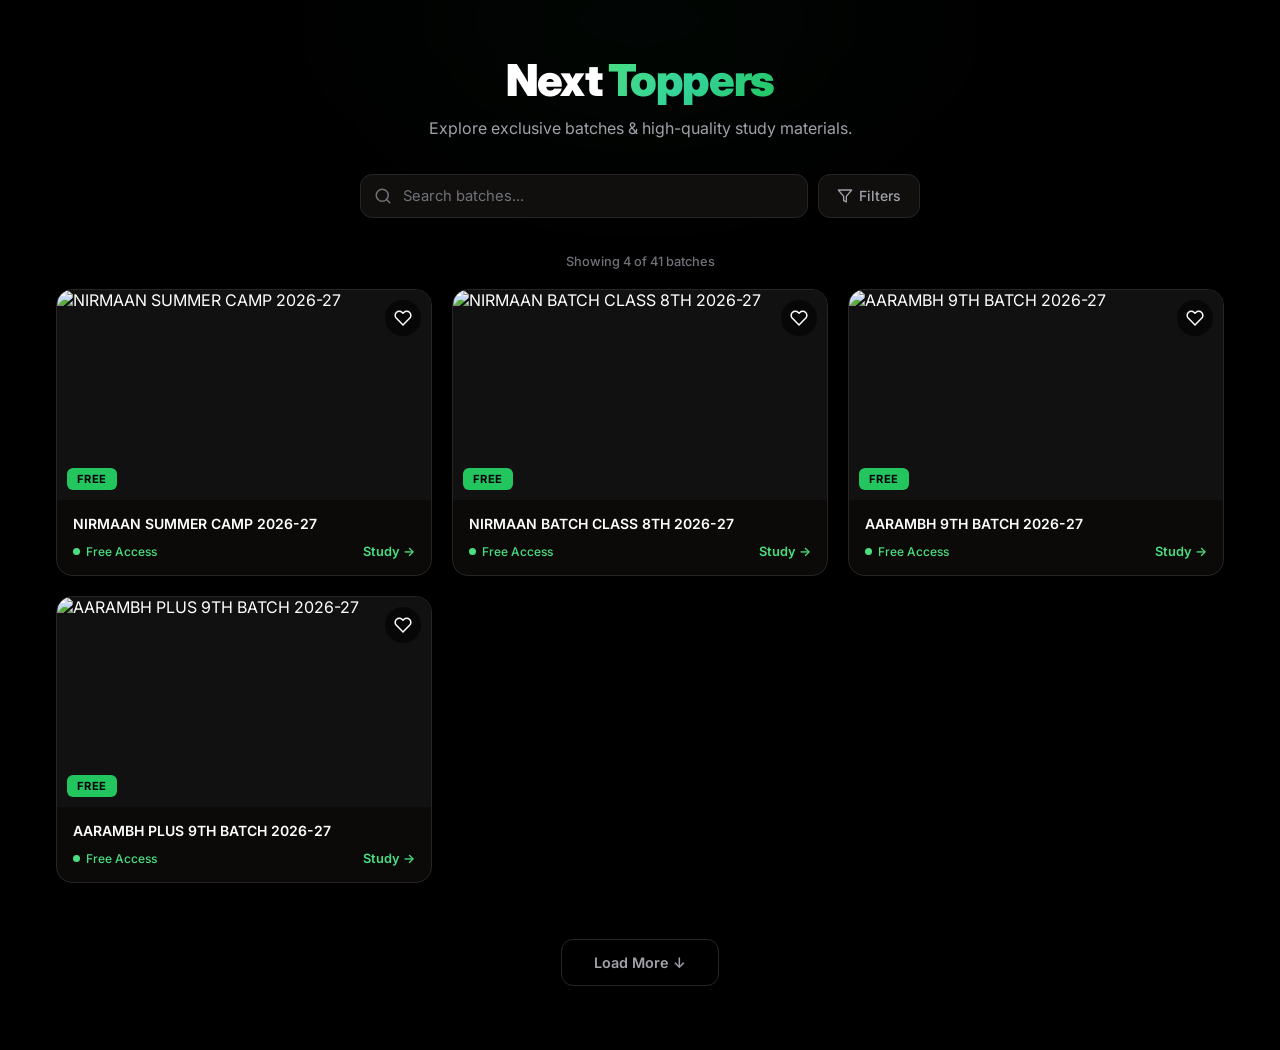
==== index.html @ bef76380 "Add files via upload" ====
<!DOCTYPE html>
<html lang="en">
<head>
  <meta charset="UTF-8">
  <meta name="viewport" content="width=device-width, initial-scale=1.0">
  <meta name="description" content="Explore free educational batches and high-quality study materials on Asmultiverse. Access classes for 9th, 10th, 11th, 12th and competitive exams.">
  <title>Asmultiverse | Next Toppers Free Batches</title>
  <link rel="icon" type="image/png" href="logo.png">
  <link rel="stylesheet" href="style.css">
  <link rel="preconnect" href="https://fonts.googleapis.com">
  <link rel="preconnect" href="https://fonts.gstatic.com" crossorigin>
  <link href="https://fonts.googleapis.com/css2?family=Inter:wght@400;500;600;700;800;900&family=JetBrains+Mono:wght@400;500;600;700&display=swap" rel="stylesheet">
  <style>
    *, *::before, *::after { box-sizing: border-box; margin: 0; padding: 0; }

    :root {
      --green-400: #4ade80;
      --green-500: #22c55e;
      --green-600: #16a34a;
      --emerald-400: #34d399;
      --stone-800: #292524;
      --stone-900: #1c1917;
      --bg-primary: #000000;
      --bg-card: rgba(28, 25, 23, 0.4);
      --border-card: #292524;
      --text-primary: #ffffff;
      --text-secondary: #a1a1aa;
      --text-muted: #71717a;
    }

    body {
      font-family: 'Inter', -apple-system, BlinkMacSystemFont, sans-serif;
      background: var(--bg-primary);
      color: var(--text-primary);
      min-height: 100vh;
      overflow-x: hidden;
      -webkit-font-smoothing: antialiased;
      -moz-osx-font-smoothing: grayscale;
    }

    /* ===== AMBIENT GLOW ===== */
    .ambient-glow {
      position: fixed;
      top: -180px;
      left: 50%;
      transform: translateX(-50%);
      width: 700px;
      height: 400px;
      background: radial-gradient(ellipse, rgba(34, 197, 94, 0.04) 0%, transparent 70%);
      pointer-events: none;
      z-index: 0;
      filter: blur(60px);
    }

    /* ===== MAIN CONTAINER ===== */
    .page-container {
      position: relative;
      z-index: 1;
      max-width: 1200px;
      margin: 0 auto;
      padding: 0 16px;
    }

    /* ===== HEADER ===== */
    .page-header {
      text-align: center;
      padding: 56px 0 32px;
    }

    .page-header h1 {
      font-size: 2.75rem;
      font-weight: 900;
      letter-spacing: -0.03em;
      line-height: 1.1;
      margin-bottom: 12px;
    }

    .text-green-gradient {
      background: linear-gradient(135deg, var(--green-400), var(--emerald-400), var(--green-500));
      -webkit-background-clip: text;
      -webkit-text-fill-color: transparent;
      background-clip: text;
      animation: glowPulse 3s ease-in-out infinite;
    }

    @keyframes glowPulse {
      0%, 100% { filter: drop-shadow(0 0 8px rgba(34, 197, 94, 0.3)); }
      50% { filter: drop-shadow(0 0 20px rgba(34, 197, 94, 0.6)); }
    }

    .page-header .subtitle {
      font-size: 1rem;
      color: var(--text-secondary);
      font-weight: 400;
      max-width: 440px;
      margin: 0 auto;
      line-height: 1.6;
    }

    /* ===== SEARCH BAR ===== */
    .search-bar-wrapper {
      display: flex;
      gap: 10px;
      max-width: 560px;
      margin: 0 auto 36px;
    }

    .search-input-group {
      position: relative;
      flex: 1;
    }

    .search-icon {
      position: absolute;
      left: 14px;
      top: 50%;
      transform: translateY(-50%);
      width: 18px;
      height: 18px;
      color: var(--text-muted);
      pointer-events: none;
    }

    .search-input {
      width: 100%;
      padding: 12px 16px 12px 42px;
      background: rgba(28, 25, 23, 0.6);
      border: 1px solid var(--border-card);
      border-radius: 12px;
      color: var(--text-primary);
      font-family: 'Inter', sans-serif;
      font-size: 0.925rem;
      outline: none;
      transition: border-color 0.2s ease, box-shadow 0.2s ease;
    }

    .search-input::placeholder {
      color: var(--text-muted);
    }

    .search-input:focus {
      border-color: var(--green-500);
      box-shadow: 0 0 0 3px rgba(34, 197, 94, 0.1);
    }

    .filter-btn {
      display: flex;
      align-items: center;
      justify-content: center;
      gap: 6px;
      padding: 12px 18px;
      background: rgba(28, 25, 23, 0.6);
      border: 1px solid var(--border-card);
      border-radius: 12px;
      color: var(--text-secondary);
      font-family: 'Inter', sans-serif;
      font-size: 0.875rem;
      font-weight: 500;
      cursor: pointer;
      transition: border-color 0.2s ease, color 0.2s ease;
      white-space: nowrap;
    }

    .filter-btn:hover {
      border-color: var(--green-500);
      color: var(--text-primary);
    }

    .filter-btn svg {
      width: 16px;
      height: 16px;
    }

    .filter-btn.active {
      border-color: var(--green-500);
      color: var(--green-400);
      background: rgba(34, 197, 94, 0.06);
    }

    /* ===== FILTER MODAL ===== */
    .filter-overlay {
      position: fixed;
      inset: 0;
      background: rgba(0, 0, 0, 0.6);
      z-index: 1000;
      opacity: 0;
      visibility: hidden;
      transition: opacity 0.3s ease, visibility 0.3s ease;
      backdrop-filter: blur(4px);
      -webkit-backdrop-filter: blur(4px);
    }

    .filter-overlay.open {
      opacity: 1;
      visibility: visible;
    }

    .filter-modal {
      position: fixed;
      bottom: 0;
      left: 0;
      right: 0;
      z-index: 1001;
      background: #0f1115;
      border-top: 1px solid var(--stone-800);
      border-radius: 20px 20px 0 0;
      padding: 28px 24px 36px;
      transform: translate3d(0, 100%, 0);
      transition: transform 0.35s cubic-bezier(0.32, 0.72, 0, 1);
      will-change: transform;
      max-width: 560px;
      margin: 0 auto;
      max-height: 80vh;
      overflow-y: auto;
    }

    .filter-overlay.open .filter-modal {
      transform: translate3d(0, 0, 0);
    }

    .filter-modal-header {
      display: flex;
      align-items: center;
      justify-content: space-between;
      margin-bottom: 24px;
    }

    .filter-modal-header h3 {
      font-size: 1.125rem;
      font-weight: 700;
      color: var(--text-primary);
    }

    .filter-close-btn {
      width: 32px;
      height: 32px;
      display: flex;
      align-items: center;
      justify-content: center;
      border: none;
      background: rgba(255, 255, 255, 0.06);
      border-radius: 8px;
      color: var(--text-secondary);
      cursor: pointer;
      transition: background 0.2s ease, color 0.2s ease;
    }

    .filter-close-btn:hover {
      background: rgba(255, 255, 255, 0.12);
      color: var(--text-primary);
    }

    .filter-close-btn svg {
      width: 18px;
      height: 18px;
    }

    .filter-section {
      margin-bottom: 24px;
    }

    .filter-section label {
      display: block;
      font-size: 0.8rem;
      font-weight: 600;
      color: var(--text-muted);
      text-transform: uppercase;
      letter-spacing: 0.06em;
      margin-bottom: 10px;
    }

    .pill-group {
      display: flex;
      flex-wrap: wrap;
      gap: 8px;
    }

    .pill-btn {
      padding: 8px 16px;
      border-radius: 9999px;
      border: 1px solid var(--stone-800);
      background: transparent;
      color: var(--text-secondary);
      font-family: 'Inter', sans-serif;
      font-size: 0.825rem;
      font-weight: 500;
      cursor: pointer;
      transition: all 0.2s ease;
      white-space: nowrap;
    }

    .pill-btn:hover {
      border-color: rgba(34, 197, 94, 0.4);
      color: var(--text-primary);
    }

    .pill-btn.active {
      background: var(--green-500);
      border-color: var(--green-500);
      color: #000;
      font-weight: 600;
    }

    .filter-submit-btn {
      width: 100%;
      padding: 14px 24px;
      background: var(--green-500);
      border: none;
      border-radius: 12px;
      color: #000;
      font-family: 'Inter', sans-serif;
      font-size: 0.95rem;
      font-weight: 700;
      cursor: pointer;
      transition: background 0.2s ease, transform 0.15s ease;
      margin-top: 4px;
    }

    .filter-submit-btn:hover {
      background: var(--green-400);
    }

    .filter-submit-btn:active {
      transform: scale(0.98);
    }

    /* ===== BATCH GRID ===== */
    .batch-grid {
      display: grid;
      grid-template-columns: 1fr;
      gap: 20px;
      padding-bottom: 24px;
    }

    @media (min-width: 540px) {
      .batch-grid { grid-template-columns: repeat(2, 1fr); }
    }

    @media (min-width: 960px) {
      .batch-grid { grid-template-columns: repeat(3, 1fr); }
    }

    /* ===== BATCH CARD ===== */
    .batch-card {
      background: var(--bg-card);
      border: 1px solid var(--border-card);
      border-radius: 16px;
      overflow: hidden;
      transition: border-color 0.25s ease, transform 0.25s ease, box-shadow 0.25s ease;
      will-change: transform;
      cursor: pointer;
      opacity: 0;
      transform: translate3d(0, 30px, 0);
    }

    .batch-card.visible {
      opacity: 1;
      transform: translate3d(0, 0, 0);
      transition: opacity 0.5s ease, transform 0.5s ease, border-color 0.25s ease, box-shadow 0.25s ease;
    }

    .batch-card:hover {
      border-color: rgba(34, 197, 94, 0.4);
      transform: translate3d(0, -4px, 0);
      box-shadow: 0 12px 40px rgba(34, 197, 94, 0.06);
    }

    .card-thumb-wrapper {
      position: relative;
      width: 100%;
      padding-top: 56.25%; /* 16:9 */
      overflow: hidden;
      background: #111;
    }

    .card-thumb-wrapper img {
      position: absolute;
      inset: 0;
      width: 100%;
      height: 100%;
      object-fit: cover;
      transition: transform 0.4s ease;
    }

    .batch-card:hover .card-thumb-wrapper img {
      transform: scale(1.05);
    }

    /* Play overlay */
    .play-overlay {
      position: absolute;
      inset: 0;
      display: flex;
      align-items: center;
      justify-content: center;
      background: rgba(0, 0, 0, 0.35);
      opacity: 0;
      transition: opacity 0.3s ease;
      pointer-events: none;
    }

    .batch-card:hover .play-overlay {
      opacity: 1;
    }

    .play-circle {
      width: 52px;
      height: 52px;
      background: rgba(34, 197, 94, 0.9);
      border-radius: 50%;
      display: flex;
      align-items: center;
      justify-content: center;
      box-shadow: 0 4px 20px rgba(34, 197, 94, 0.4);
    }

    .play-circle svg {
      width: 22px;
      height: 22px;
      fill: #000;
      margin-left: 2px;
    }

    /* Bookmark / Heart button */
    .bookmark-btn {
      position: absolute;
      top: 10px;
      right: 10px;
      width: 36px;
      height: 36px;
      border-radius: 50%;
      background: rgba(0, 0, 0, 0.55);
      backdrop-filter: blur(8px);
      -webkit-backdrop-filter: blur(8px);
      border: none;
      display: flex;
      align-items: center;
      justify-content: center;
      cursor: pointer;
      z-index: 5;
      transition: background 0.2s ease, transform 0.2s ease;
    }

    .bookmark-btn:hover {
      background: rgba(0, 0, 0, 0.75);
      transform: scale(1.1);
    }

    .bookmark-btn svg {
      width: 18px;
      height: 18px;
      stroke: #fff;
      fill: none;
      stroke-width: 2;
      transition: fill 0.2s ease, stroke 0.2s ease;
    }

    .bookmark-btn.enrolled svg {
      fill: var(--green-400);
      stroke: var(--green-400);
    }

    /* FREE badge */
    .free-badge {
      position: absolute;
      bottom: 10px;
      left: 10px;
      padding: 4px 10px;
      background: var(--green-500);
      color: #000;
      font-size: 0.7rem;
      font-weight: 700;
      border-radius: 6px;
      letter-spacing: 0.04em;
      text-transform: uppercase;
      z-index: 5;
    }

    /* Card body */
    .card-body {
      padding: 14px 16px 16px;
    }

    .card-title {
      font-size: 0.875rem;
      font-weight: 600;
      color: var(--text-primary);
      line-height: 1.4;
      margin-bottom: 10px;
      display: -webkit-box;
      -webkit-line-clamp: 2;
      -webkit-box-orient: vertical;
      overflow: hidden;
    }

    .card-footer {
      display: flex;
      align-items: center;
      justify-content: space-between;
    }

    .free-access-tag {
      display: flex;
      align-items: center;
      gap: 6px;
      font-size: 0.75rem;
      color: var(--green-400);
      font-weight: 500;
    }

    .pulse-dot {
      width: 7px;
      height: 7px;
      background: var(--green-400);
      border-radius: 50%;
      animation: pulseDot 2s ease-in-out infinite;
      flex-shrink: 0;
    }

    @keyframes pulseDot {
      0%, 100% { opacity: 1; box-shadow: 0 0 0 0 rgba(74, 222, 128, 0.4); }
      50% { opacity: 0.7; box-shadow: 0 0 0 5px rgba(74, 222, 128, 0); }
    }

    .study-link {
      font-size: 0.8rem;
      font-weight: 600;
      color: var(--green-400);
      text-decoration: none;
      transition: color 0.2s ease;
    }

    .study-link:hover {
      color: var(--green-500);
      text-decoration: underline;
    }

    /* ===== LOAD MORE ===== */
    .load-more-wrapper {
      text-align: center;
      padding: 32px 0 64px;
    }

    .load-more-btn {
      display: inline-flex;
      align-items: center;
      gap: 8px;
      padding: 14px 32px;
      background: transparent;
      border: 1px solid var(--stone-800);
      border-radius: 12px;
      color: var(--text-secondary);
      font-family: 'Inter', sans-serif;
      font-size: 0.9rem;
      font-weight: 600;
      cursor: pointer;
      transition: border-color 0.2s ease, color 0.2s ease, background 0.2s ease;
    }

    .load-more-btn:hover {
      border-color: var(--green-500);
      color: var(--green-400);
      background: rgba(34, 197, 94, 0.04);
    }

    .load-more-btn:disabled {
      opacity: 0.4;
      cursor: not-allowed;
    }

    /* ===== EMPTY STATE ===== */
    .empty-state {
      text-align: center;
      padding: 64px 16px;
      display: none;
    }

    .empty-state.show {
      display: block;
    }

    .empty-state svg {
      width: 56px;
      height: 56px;
      color: var(--text-muted);
      margin-bottom: 16px;
    }

    .empty-state h3 {
      font-size: 1.125rem;
      font-weight: 600;
      color: var(--text-secondary);
      margin-bottom: 6px;
    }

    .empty-state p {
      font-size: 0.875rem;
      color: var(--text-muted);
    }

    /* ===== RESULT COUNT ===== */
    .result-count {
      text-align: center;
      font-size: 0.8rem;
      color: var(--text-muted);
      margin-bottom: 20px;
      font-weight: 500;
    }

    /* ===== RESPONSIVE ===== */
    @media (max-width: 640px) {
      .page-header { padding: 40px 0 24px; }
      .page-header h1 { font-size: 2rem; }
      .page-header .subtitle { font-size: 0.9rem; }
      .search-bar-wrapper { max-width: 100%; }
      .filter-modal { max-width: 100%; }
    }

    @media (min-width: 641px) and (max-width: 959px) {
      .page-header h1 { font-size: 2.4rem; }
    }

    /* ===== SCROLLBAR ===== */
    ::-webkit-scrollbar { width: 6px; }
    ::-webkit-scrollbar-track { background: transparent; }
    ::-webkit-scrollbar-thumb { background: #333; border-radius: 3px; }
    ::-webkit-scrollbar-thumb:hover { background: #444; }
  </style>
</head>
<body>

  <!-- Ambient green glow -->
  <div class="ambient-glow"></div>

  <div class="page-container">

    <!-- ===== HEADER ===== -->
    <header class="page-header">
      <h1>Next <span class="text-green-gradient">Toppers</span></h1>
      <p class="subtitle">Explore exclusive batches &amp; high-quality study materials.</p>
    </header>

    <!-- ===== SEARCH BAR ===== -->
    <div class="search-bar-wrapper">
      <div class="search-input-group">
        <svg class="search-icon" viewBox="0 0 24 24" fill="none" stroke="currentColor" stroke-width="2" stroke-linecap="round" stroke-linejoin="round">
          <circle cx="11" cy="11" r="8"></circle>
          <line x1="21" y1="21" x2="16.65" y2="16.65"></line>
        </svg>
        <input type="text" class="search-input" id="searchInput" placeholder="Search batches..." autocomplete="off">
      </div>
      <button class="filter-btn" id="filterToggleBtn" aria-label="Open filters">
        <svg viewBox="0 0 24 24" fill="none" stroke="currentColor" stroke-width="2" stroke-linecap="round" stroke-linejoin="round">
          <polygon points="22 3 2 3 10 12.46 10 19 14 21 14 12.46 22 3"></polygon>
        </svg>
        Filters
      </button>
    </div>

    <!-- ===== RESULT COUNT ===== -->
    <div class="result-count" id="resultCount"></div>

    <!-- ===== BATCH GRID ===== -->
    <div class="batch-grid" id="batchGrid"></div>

    <!-- ===== EMPTY STATE ===== -->
    <div class="empty-state" id="emptyState">
      <svg viewBox="0 0 24 24" fill="none" stroke="currentColor" stroke-width="1.5" stroke-linecap="round" stroke-linejoin="round">
        <circle cx="11" cy="11" r="8"></circle>
        <line x1="21" y1="21" x2="16.65" y2="16.65"></line>
        <line x1="8" y1="11" x2="14" y2="11"></line>
      </svg>
      <h3>No batches found</h3>
      <p>Try adjusting your search or filters.</p>
    </div>

    <!-- ===== LOAD MORE ===== -->
    <div class="load-more-wrapper" id="loadMoreWrapper">
      <button class="load-more-btn" id="loadMoreBtn">Load More ↓</button>
    </div>

  </div><!-- /.page-container -->

  <!-- ===== FILTER MODAL ===== -->
  <div class="filter-overlay" id="filterOverlay">
    <div class="filter-modal" id="filterModal">
      <div class="filter-modal-header">
        <h3>Filter Batches</h3>
        <button class="filter-close-btn" id="filterCloseBtn" aria-label="Close filters">
          <svg viewBox="0 0 24 24" fill="none" stroke="currentColor" stroke-width="2" stroke-linecap="round" stroke-linejoin="round">
            <line x1="18" y1="6" x2="6" y2="18"></line>
            <line x1="6" y1="6" x2="18" y2="18"></line>
          </svg>
        </button>
      </div>

      <!-- Academic Year -->
      <div class="filter-section">
        <label>Academic Year</label>
        <div class="pill-group" id="yearPills">
          <button class="pill-btn active" data-value="all">All</button>
          <button class="pill-btn" data-value="2025-26">2025-26</button>
          <button class="pill-btn" data-value="2026-27">2026-27</button>
        </div>
      </div>

      <!-- Class -->
      <div class="filter-section">
        <label>Class</label>
        <div class="pill-group" id="classPills">
          <button class="pill-btn active" data-value="all">All</button>
          <button class="pill-btn" data-value="9th">9th</button>
          <button class="pill-btn" data-value="10th">10th</button>
          <button class="pill-btn" data-value="11th">11th</button>
          <button class="pill-btn" data-value="12th">12th</button>
          <button class="pill-btn" data-value="others">Others</button>
        </div>
      </div>

      <button class="filter-submit-btn" id="filterSubmitBtn">Show Results</button>
    </div>
  </div>

  <script>
    // ===================================================================
    //  BATCH DATA
    // ===================================================================
    const batches2026 = [
      {id:183,title:'NIRMAAN SUMMER CAMP 2026-27',thumbnail:'https://dylnd2lqy6eys.cloudfront.net/1770981347/admin_v2/uploads/courses/thumbnail/1583344_125_Nirmaan%20Summer%20Camp%20App%20Banners09%20%281%29.jpg'},
      {id:177,title:'NIRMAAN BATCH CLASS 8TH 2026-27',thumbnail:'https://dylnd2lqy6eys.cloudfront.net/1770981347/admin_v2/uploads/courses/thumbnail/6956338_125_Nirbhay%20Batch%20Class%208th%20App%20Banners09.jpg'},
      {id:178,title:'AARAMBH 9TH BATCH 2026-27',thumbnail:'https://dylnd2lqy6eys.cloudfront.net/1770981347/admin_v2/uploads/courses/thumbnail/6571450_125_aarambh%202027%20class%209th%20banner%20app.png'},
      {id:179,title:'AARAMBH PLUS 9TH BATCH 2026-27',thumbnail:'https://dylnd2lqy6eys.cloudfront.net/1770981347/admin_v2/uploads/courses/thumbnail/2788484_125_aarambh%20plus%202027%20class%209th%20banner%20app.png'},
      {id:176,title:'AARAMBH 10TH BATCH 2026-27',thumbnail:'https://dylnd2lqy6eys.cloudfront.net/1770981347/admin_v2/uploads/courses/thumbnail/4628574_125_aarambh%20banner%20app%202026%202.jpg'},
      {id:107,title:'SCIENCE (PCMB) 11TH - PRARAMBH 2026-27',thumbnail:'https://dxixtlyravvxx.cloudfront.net/1770981347/admin_v2/uploads/courses/thumbnail/2159678_125_Science%20Prarambh%20Batch%20Class%2011th%20App%20Banners.jpg'},
      {id:108,title:'COMMERCE 11TH - PRARAMBH 2026-27',thumbnail:'https://dxixtlyravvxx.cloudfront.net/1770981347/admin_v2/uploads/courses/thumbnail/1338423_125_Commerce%20Prarambh%20Batch%20Class%2011th%20App%20Banners.jpg'},
      {id:109,title:'HUMANITIES 11TH - PRARAMBH 2026-27',thumbnail:'https://dxixtlyravvxx.cloudfront.net/1770981347/admin_v2/uploads/courses/thumbnail/2936192_125_Humanities%20Prarambh%20Batch%20Class%2011th%20App%20Banners.jpg'},
      {id:112,title:'SCIENCE (PCMB) 11TH - PRARAMBH PLUS 2026-27',thumbnail:'https://dxixtlyravvxx.cloudfront.net/1770981347/admin_v2/uploads/courses/thumbnail/1046248_125_Science%20Plus%20Prarambh%20Batch%20Class%2011th%20App%20Banners.jpg'},
      {id:110,title:'COMMERCE 11TH - PRARAMBH PLUS 2026-27',thumbnail:'https://dxixtlyravvxx.cloudfront.net/1770981347/admin_v2/uploads/courses/thumbnail/486342_125_Commerce%20Plus%20Prarambh%20Batch%20Class%2011th%20App%20Banners.jpg'},
      {id:111,title:'HUMANITIES 11TH - PRARAMBH PLUS 2026-27',thumbnail:'https://dxixtlyravvxx.cloudfront.net/1770981347/admin_v2/uploads/courses/thumbnail/3557768_125_Humanities%20Plus%20Prarambh%20Batch%20Class%2011th%20App%20Banners.jpg'},
      {id:103,title:'SCIENCE (PCMB) 12TH - PRARAMBH 2026-27',thumbnail:'https://dylnd2lqy6eys.cloudfront.net/1770981347/admin_v2/uploads/courses/thumbnail/5881826_125_Science%20Prarambh%20Batch%20Class%2012th%20App%20Banners%20%281%29.jpg'},
      {id:101,title:'COMMERCE 12TH - PRARAMBH 2026-27',thumbnail:'https://dylnd2lqy6eys.cloudfront.net/1770981347/admin_v2/uploads/courses/thumbnail/4018906_125_Commerce%20Prarambh%20Batch%20Class%2012th%20App%20Banners.jpg'},
      {id:105,title:'HUMANITIES 12TH - PRARAMBH 2026-27',thumbnail:'https://dxixtlyravvxx.cloudfront.net/540/admin_v1/bundle_management/course/72304442459_HUMANITIES%20Prarambh%20Batch%20Class%2012th%20Early%20Bird%20Session%202026-27%20Banners09.jpg'},
      {id:104,title:'SCIENCE (PCMB) 12TH - PRARAMBH PRO 2026-27',thumbnail:'https://dylnd2lqy6eys.cloudfront.net/1770981347/admin_v2/uploads/courses/thumbnail/1890800_125_Science%20Prarambh%20Batch%20Class%2012th%20PRO%20App%20Banners.jpg'},
      {id:102,title:'COMMERCE 12TH - PRARAMBH PRO 2026-27',thumbnail:'https://dylnd2lqy6eys.cloudfront.net/1770981347/admin_v2/uploads/courses/thumbnail/7402116_125_Commerce%20Prarambh%20Batch%20Class%2012th%20PRO%20App%20Banners.jpg'},
      {id:106,title:'HUMANITIES 12TH - PRARAMBH PRO 2026-27',thumbnail:'https://dylnd2lqy6eys.cloudfront.net/1770981347/admin_v2/uploads/courses/thumbnail/3207649_125_IMG_5291.jpeg'},
      {id:122,title:'CUET (SCIENCE) 2026-27',thumbnail:'https://dylnd2lqy6eys.cloudfront.net/1770981347/admin_v2/uploads/courses/thumbnail/346473_125_Science%20CUET%20Batch%20Class%2012th%20PRO%20App%20Banners.jpg'},
      {id:123,title:'CUET (HUMANITIES) 2026-27',thumbnail:'https://dylnd2lqy6eys.cloudfront.net/1770981347/admin_v2/uploads/courses/thumbnail/6877813_125_Humanities%20CUET%20Batch%20Class%2012th%20PRO%20App%20Banners.jpg'},
      {id:124,title:'CUET (COMMERCE) 2026-27',thumbnail:'https://dylnd2lqy6eys.cloudfront.net/1770981347/admin_v2/uploads/courses/thumbnail/721208_125_Commerce%20CUET%20Batch%20Class%2012th%20PRO%20App%20Banners.jpg'}
    ];

    const batches2025 = [
      {id:62,title:'AARAMBH 2.O 10TH BATCH 2025-26',thumbnail:'https://dxixtlyravvxx.cloudfront.net/540/admin_v1/bundle_management/course/285939929246_10th%20aarambh%202.0%20banner%20app.jpg'},
      {id:64,title:'AARAMBH 2.O 9TH BATCH 2025-26',thumbnail:'https://dxixtlyravvxx.cloudfront.net/540/admin_v1/bundle_management/course/152792333113_9th%20aarambh%202.0%20banner%20app.jpg'},
      {id:78,title:'ABHAY 10TH BATCH 2025-26',thumbnail:'https://dxixtlyravvxx.cloudfront.net/540/admin_v1/bundle_management/course/626308539904_abhay%2010th%20banner%20app%202026.png'},
      {id:81,title:'ABHAY 9TH BATCH 2025-26',thumbnail:'https://dxixtlyravvxx.cloudfront.net/540/admin_v1/bundle_management/course/151836440589_abhay%209th%20banner%20app%202026.png'},
      {id:83,title:'UP BOARD ABHAY 10TH 2025-26',thumbnail:'https://dxixtlyravvxx.cloudfront.net/540/admin_v1/bundle_management/course/641788840605_Abhay%20UP%20Board%20%281%29.png'},
      {id:84,title:'BIHAR BOARD ABHAY 10TH 2025-26',thumbnail:'https://dxixtlyravvxx.cloudfront.net/540/admin_v1/bundle_management/course/777873140606_Abhay%20Bihar%20Board%20%281%29.png'},
      {id:85,title:'SCIENCE 11TH (PCMB) - NIRBHAY 2025-26',thumbnail:'https://dxixtlyravvxx.cloudfront.net/540/admin_v1/bundle_management/course/443372940688_Nirbhay%20Class%2011th%20Science.jpg'},
      {id:86,title:'SCIENCE 12TH (PCMB) - NIRBHAY 2025-26',thumbnail:'https://dxixtlyravvxx.cloudfront.net/540/admin_v1/bundle_management/course/194079640690_Nirbhay%20Class%2012th%20Science.jpg'},
      {id:87,title:'HUMANITIES 11TH - NIRBHAY 2025-26',thumbnail:'https://dxixtlyravvxx.cloudfront.net/540/admin_v1/bundle_management/course/552700840691_Nirbhay%20Class%2011th%20Humanities.jpg'},
      {id:88,title:'HUMANITIES 12TH - NIRBHAY 2025-26',thumbnail:'https://dxixtlyravvxx.cloudfront.net/540/admin_v1/bundle_management/course/547817640692_Nirbhay%20Class%2012th%20Humanities.jpg'},
      {id:89,title:'COMMERCE 11TH - NIRBHAY 2025-26',thumbnail:'https://dxixtlyravvxx.cloudfront.net/540/admin_v1/bundle_management/course/782676440693_Nirbhay%20Class%2011th%20Commerce.jpg'},
      {id:90,title:'COMMERCE 12TH - NIRBHAY 2025-26',thumbnail:'https://dxixtlyravvxx.cloudfront.net/540/admin_v1/bundle_management/course/637993340694_Nirbhay%20Class%2012th%20Commerce.jpg'},
      {id:91,title:'COMMERCE NIRBHAY PRO 2025-26',thumbnail:'https://dxixtlyravvxx.cloudfront.net/540/admin_v1/bundle_management/course/770214940695_WhatsApp%20Image%202025-11-23%20at%2018.46.10.jpeg'},
      {id:92,title:'SCIENCE NIRBHAY PRO 2025-26',thumbnail:'https://dxixtlyravvxx.cloudfront.net/540/admin_v1/bundle_management/course/466570440696_Nirbhay%20Science%20CUET09.jpg'},
      {id:93,title:'HUMANITIES NIRBHAY PRO 2025-26',thumbnail:'https://dxixtlyravvxx.cloudfront.net/540/admin_v1/bundle_management/course/110723540697_Prarambh%20BATCh%20Humanites09.jpg'},
      {id:53,title:'PRARAMBH HUMANITIES 11TH 2025-26',thumbnail:'https://dxixtlyravvxx.cloudfront.net/540/admin_v1/bundle_management/course/216113028517_Prarambh%20BATCh%20Humanities%2011.png'},
      {id:55,title:'PRARAMBH SCIENCE 11TH (PCMB) 2025-26',thumbnail:'https://dxixtlyravvxx.cloudfront.net/540/admin_v1/bundle_management/course/183130728609_Prarambh%20BATCh%20Science%20Class%2011.png'},
      {id:56,title:'PRARAMBH COMMERCE 11TH 2025-26',thumbnail:'https://dxixtlyravvxx.cloudfront.net/540/admin_v1/bundle_management/course/737975028610_Prarambh%20BATCh%20Commerce%2011.png'},
      {id:58,title:'PRARAMBH SCIENCE 12TH (PCMB) 2025-26',thumbnail:'https://dxixtlyravvxx.cloudfront.net/540/admin_v1/bundle_management/course/337551428612_Prarambh%20BATCh%20Science%2012.jpg'},
      {id:57,title:'PRARAMBH COMMERCE 12TH 2025-26',thumbnail:'https://dxixtlyravvxx.cloudfront.net/540/admin_v1/bundle_management/course/677190628611_Prarambh%20BATCh%20Commerce%2012.jpg'},
      {id:59,title:'PRARAMBH HUMANITIES 12TH 2025-26',thumbnail:'https://dxixtlyravvxx.cloudfront.net/540/admin_v1/bundle_management/course/205624828613_Prarambh%20BATCh%20Humanities%2012.jpg'}
    ];

    // ===================================================================
    //  STATE
    // ===================================================================
    const CARDS_PER_PAGE = 4;
    let currentPage = 1;
    let filteredBatches = [];
    let activeYear = 'all';
    let activeClass = 'all';

    // ===================================================================
    //  ENROLLMENT / BOOKMARK HELPERS
    // ===================================================================
    function getEnrollments() {
      try {
        const raw = localStorage.getItem('asm_enrollments_nt');
        return raw ? JSON.parse(raw) : [];
      } catch { return []; }
    }

    function setEnrollments(arr) {
      localStorage.setItem('asm_enrollments_nt', JSON.stringify(arr));
    }

    function isEnrolled(id) {
      return getEnrollments().includes(id);
    }

    function toggleEnrollment(id) {
      let enrollments = getEnrollments();
      if (enrollments.includes(id)) {
        enrollments = enrollments.filter(e => e !== id);
      } else {
        enrollments.push(id);
      }
      setEnrollments(enrollments);
      return enrollments.includes(id);
    }

    // ===================================================================
    //  CLASS DETECTION (from title)
    // ===================================================================
    function detectClass(title) {
      const t = title.toUpperCase();
      if (/\b9TH\b/.test(t) || /\b9\b/.test(t)) return '9th';
      if (/\b10TH\b/.test(t) || /\b10\b/.test(t)) return '10th';
      if (/\b11TH\b/.test(t) || /\b11\b/.test(t)) return '11th';
      if (/\b12TH\b/.test(t) || /\b12\b/.test(t)) return '12th';
      return 'others';
    }

    // ===================================================================
    //  FILTER + SEARCH LOGIC
    // ===================================================================
    function getAllBatches() {
      return [
        ...batches2026.map(b => ({ ...b, year: '2026-27' })),
        ...batches2025.map(b => ({ ...b, year: '2025-26' }))
      ];
    }

    function applyFilters() {
      const searchQuery = document.getElementById('searchInput').value.trim().toLowerCase();
      let all = getAllBatches();

      // Year filter
      if (activeYear !== 'all') {
        all = all.filter(b => b.year === activeYear);
      }

      // Class filter
      if (activeClass !== 'all') {
        all = all.filter(b => detectClass(b.title) === activeClass);
      }

      // Search filter
      if (searchQuery) {
        all = all.filter(b => b.title.toLowerCase().includes(searchQuery));
      }

      // Sort enrolled/bookmarked to top
      const enrollments = getEnrollments();
      all.sort((a, b) => {
        const aEnrolled = enrollments.includes(a.id) ? 1 : 0;
        const bEnrolled = enrollments.includes(b.id) ? 1 : 0;
        return bEnrolled - aEnrolled;
      });

      filteredBatches = all;
      currentPage = 1;
      renderBatches();
    }

    // ===================================================================
    //  RENDER
    // ===================================================================
    function renderBatches() {
      const grid = document.getElementById('batchGrid');
      const loadMoreWrapper = document.getElementById('loadMoreWrapper');
      const emptyState = document.getElementById('emptyState');
      const resultCount = document.getElementById('resultCount');

      grid.innerHTML = '';

      if (filteredBatches.length === 0) {
        emptyState.classList.add('show');
        loadMoreWrapper.style.display = 'none';
        resultCount.textContent = '';
        return;
      }

      emptyState.classList.remove('show');

      const visibleCount = currentPage * CARDS_PER_PAGE;
      const visibleBatches = filteredBatches.slice(0, visibleCount);
      const totalAll = getAllBatches().length;

      resultCount.textContent = filteredBatches.length === totalAll
        ? `Showing ${Math.min(visibleCount, filteredBatches.length)} of ${filteredBatches.length} batches`
        : `${filteredBatches.length} batch${filteredBatches.length !== 1 ? 'es' : ''} found`;

      visibleBatches.forEach((batch, index) => {
        const card = createBatchCard(batch, index);
        grid.appendChild(card);
      });

      // Show/hide load more
      if (visibleCount >= filteredBatches.length) {
        loadMoreWrapper.style.display = 'none';
      } else {
        loadMoreWrapper.style.display = 'block';
      }

      // Staggered fade-in animation
      requestAnimationFrame(() => {
        const cards = grid.querySelectorAll('.batch-card');
        cards.forEach((card, i) => {
          setTimeout(() => {
            card.classList.add('visible');
          }, i * 50);
        });
      });
    }

    function createBatchCard(batch, index) {
      const card = document.createElement('div');
      card.className = 'batch-card';
      card.setAttribute('data-id', batch.id);

      const enrolled = isEnrolled(batch.id);

      card.innerHTML = `
        <div class="card-thumb-wrapper">
          <img src="${batch.thumbnail}" alt="${batch.title}" loading="lazy" decoding="async">
          <div class="play-overlay">
            <div class="play-circle">
              <svg viewBox="0 0 24 24"><polygon points="5 3 19 12 5 21 5 3"></polygon></svg>
            </div>
          </div>
          <button class="bookmark-btn ${enrolled ? 'enrolled' : ''}" data-batch-id="${batch.id}" aria-label="Bookmark this batch" onclick="event.stopPropagation(); handleBookmark(this, ${batch.id})">
            <svg viewBox="0 0 24 24" stroke-linecap="round" stroke-linejoin="round">
              <path d="M20.84 4.61a5.5 5.5 0 0 0-7.78 0L12 5.67l-1.06-1.06a5.5 5.5 0 0 0-7.78 7.78l1.06 1.06L12 21.23l7.78-7.78 1.06-1.06a5.5 5.5 0 0 0 0-7.78z"></path>
            </svg>
          </button>
          <span class="free-badge">FREE</span>
        </div>
        <div class="card-body">
          <h3 class="card-title">${batch.title}</h3>
          <div class="card-footer">
            <div class="free-access-tag">
              <span class="pulse-dot"></span>
              Free Access
            </div>
            <a href="batch.html?id=${batch.id}" class="study-link" onclick="event.stopPropagation()">Study →</a>
          </div>
        </div>
      `;

      card.addEventListener('click', () => {
        window.location.href = `batch.html?id=${batch.id}`;
      });

      return card;
    }

    // ===================================================================
    //  BOOKMARK HANDLER
    // ===================================================================
    function handleBookmark(btn, batchId) {
      const nowEnrolled = toggleEnrollment(batchId);
      if (nowEnrolled) {
        btn.classList.add('enrolled');
      } else {
        btn.classList.remove('enrolled');
      }
    }

    // ===================================================================
    //  LOAD MORE
    // ===================================================================
    document.getElementById('loadMoreBtn').addEventListener('click', () => {
      currentPage++;
      renderBatches();
    });

    // ===================================================================
    //  SEARCH INPUT
    // ===================================================================
    let searchTimeout;
    document.getElementById('searchInput').addEventListener('input', () => {
      clearTimeout(searchTimeout);
      searchTimeout = setTimeout(() => {
        applyFilters();
      }, 200);
    });

    // ===================================================================
    //  FILTER MODAL
    // ===================================================================
    const filterOverlay = document.getElementById('filterOverlay');
    const filterToggleBtn = document.getElementById('filterToggleBtn');
    const filterCloseBtn = document.getElementById('filterCloseBtn');
    const filterSubmitBtn = document.getElementById('filterSubmitBtn');

    function openFilterModal() {
      filterOverlay.classList.add('open');
      document.body.style.overflow = 'hidden';
    }

    function closeFilterModal() {
      filterOverlay.classList.remove('open');
      document.body.style.overflow = '';
    }

    filterToggleBtn.addEventListener('click', openFilterModal);
    filterCloseBtn.addEventListener('click', closeFilterModal);

    // Close on overlay click (but not on modal itself)
    filterOverlay.addEventListener('click', (e) => {
      if (e.target === filterOverlay) closeFilterModal();
    });

    // Close on Escape
    document.addEventListener('keydown', (e) => {
      if (e.key === 'Escape' && filterOverlay.classList.contains('open')) {
        closeFilterModal();
      }
    });

    // Year pill buttons
    document.getElementById('yearPills').addEventListener('click', (e) => {
      const btn = e.target.closest('.pill-btn');
      if (!btn) return;
      document.querySelectorAll('#yearPills .pill-btn').forEach(p => p.classList.remove('active'));
      btn.classList.add('active');
      activeYear = btn.dataset.value;
    });

    // Class pill buttons
    document.getElementById('classPills').addEventListener('click', (e) => {
      const btn = e.target.closest('.pill-btn');
      if (!btn) return;
      document.querySelectorAll('#classPills .pill-btn').forEach(p => p.classList.remove('active'));
      btn.classList.add('active');
      activeClass = btn.dataset.value;
    });

    // Show Results button
    filterSubmitBtn.addEventListener('click', () => {
      closeFilterModal();
      applyFilters();

      // Toggle active state on filter button
      const hasFilter = activeYear !== 'all' || activeClass !== 'all';
      filterToggleBtn.classList.toggle('active', hasFilter);
    });

    // ===================================================================
    //  INIT
    // ===================================================================
    applyFilters();
  </script>
</body>
</html>
---- style.css ----
/* ========================================
   ASMULTIVERSE — Shared Design System
   ======================================== */

@import url('https://fonts.googleapis.com/css2?family=Inter:wght@400;500;600;700;800;900&family=JetBrains+Mono:wght@500;700&family=Outfit:wght@400;500;600;700;800&display=swap');

/* ---- Reset & Base ---- */
*, *::before, *::after {
  box-sizing: border-box;
  margin: 0;
  padding: 0;
}

html {
  -webkit-text-size-adjust: 100%;
  scroll-behavior: smooth;
}

body {
  font-family: 'Inter', 'Outfit', system-ui, -apple-system, sans-serif;
  background: #000;
  color: #e5e5e5;
  min-height: 100vh;
  -webkit-font-smoothing: antialiased;
  -moz-osx-font-smoothing: grayscale;
  overflow-x: hidden;
}

a {
  color: inherit;
  text-decoration: none;
}

button {
  font-family: inherit;
  cursor: pointer;
  border: none;
  background: none;
  outline: none;
}

img {
  display: block;
  max-width: 100%;
}

input {
  font-family: inherit;
  outline: none;
  border: none;
}

/* ---- CSS Variables ---- */
:root {
  /* Green theme (batch listing) */
  --green-400: #4ade80;
  --green-500: #22c55e;
  --green-600: #16a34a;
  --emerald-400: #34d399;

  /* Cyan/Blue theme (batch detail + player) */
  --cyan: #00d4ff;
  --cyan-dark: #0099cc;
  --blue-400: #60a5fa;
  --blue-500: #3b82f6;
  --blue-600: #2563eb;

  /* Neutrals */
  --stone-200: #e7e5e4;
  --stone-400: #a8a29e;
  --stone-500: #78716c;
  --stone-600: #57534e;
  --stone-800: #292524;
  --stone-900: #1c1917;
  --stone-950: #0c0a09;

  /* Surfaces */
  --bg-primary: #000000;
  --bg-card: rgba(28, 25, 23, 0.4);
  --bg-glass: rgba(8, 12, 24, 0.92);
  --bg-glass-light: rgba(15, 20, 40, 0.85);
  --border-subtle: rgba(255, 255, 255, 0.08);
  --border-green: rgba(34, 197, 94, 0.4);
  --border-cyan: rgba(0, 212, 255, 0.18);

  /* Typography */
  --font-mono: 'JetBrains Mono', monospace;
  --font-display: 'Outfit', 'Inter', sans-serif;

  /* Animations */
  --ease-out-expo: cubic-bezier(0.2, 0.8, 0.2, 1);
  --ease-spring: cubic-bezier(0.34, 1.56, 0.64, 1);
  --ease-smooth: cubic-bezier(0.4, 0, 0.2, 1);

  /* Spacing */
  --radius-sm: 8px;
  --radius-md: 12px;
  --radius-lg: 16px;
  --radius-xl: 20px;
  --radius-2xl: 24px;
}

/* ---- Utility Classes ---- */
.no-scrollbar::-webkit-scrollbar { display: none; }
.no-scrollbar { -ms-overflow-style: none; scrollbar-width: none; }

.line-clamp-2 {
  display: -webkit-box;
  -webkit-line-clamp: 2;
  -webkit-box-orient: vertical;
  overflow: hidden;
}

.backdrop-blur-sm { backdrop-filter: blur(4px); -webkit-backdrop-filter: blur(4px); }
.backdrop-blur-md { backdrop-filter: blur(12px); -webkit-backdrop-filter: blur(12px); }
.backdrop-blur-xl { backdrop-filter: blur(24px); -webkit-backdrop-filter: blur(24px); }

/* ---- GPU-Accelerated Animations ---- */
@keyframes fadeUp {
  from { opacity: 0; transform: translate3d(0, 20px, 0); }
  to { opacity: 1; transform: translate3d(0, 0, 0); }
}

@keyframes fadeIn {
  from { opacity: 0; }
  to { opacity: 1; }
}

@keyframes glideIn {
  0% { opacity: 0; transform: translate3d(0, 40px, 0) scale(0.96); }
  100% { opacity: 1; transform: translate3d(0, 0, 0) scale(1); }
}

@keyframes slideUpModal {
  from { transform: translate3d(0, 100%, 0); }
  to { transform: translate3d(0, 0, 0); }
}

@keyframes titleGlow {
  0%, 100% { filter: drop-shadow(0 0 20px rgba(34, 197, 94, 0.4)); }
  50% { filter: drop-shadow(0 0 40px rgba(34, 197, 94, 0.8)); }
}

@keyframes spin {
  to { transform: rotate(360deg); }
}

@keyframes pulse {
  0%, 100% { opacity: 1; }
  50% { opacity: 0.5; }
}

@keyframes cardEnter {
  from { opacity: 0; transform: translateY(24px) scale(0.96); }
  to { opacity: 1; transform: translateY(0) scale(1); }
}

@keyframes shimmer {
  0% { background-position: -900px 0; }
  100% { background-position: 900px 0; }
}

@keyframes gentleBounce {
  0%, 100% { transform: translateY(0); }
  50% { transform: translateY(-10px); }
}

@keyframes textShine {
  0% { background-position: 0% 50%; }
  100% { background-position: 200% 50%; }
}

@keyframes epicPop {
  0% { opacity: 0; transform: translate3d(0, 30px, 0) scale(0.8); }
  100% { opacity: 1; transform: translate3d(0, 0, 0) scale(1); }
}

/* Animation utility classes */
.animate-fade-up {
  animation: fadeUp 0.6s var(--ease-out-expo) forwards;
  opacity: 0;
  will-change: transform, opacity;
}

.animate-fade-in {
  animation: fadeIn 0.4s ease-out forwards;
}

.animate-glide {
  animation: glideIn 1s var(--ease-out-expo) forwards;
  will-change: transform, opacity;
}

.animate-title-glow {
  animation: titleGlow 3s ease-in-out infinite;
}

.animate-spin {
  animation: spin 1s linear infinite;
}

.animate-pulse {
  animation: pulse 2s ease-in-out infinite;
}

.animate-card-enter {
  animation: cardEnter 0.55s var(--ease-out-expo) both;
  opacity: 0;
}

.animate-shimmer {
  background: linear-gradient(90deg,
    rgba(30, 58, 138, 0.08) 0%,
    rgba(30, 58, 138, 0.04) 20%,
    rgba(59, 130, 246, 0.12) 50%,
    rgba(30, 58, 138, 0.04) 80%,
    rgba(30, 58, 138, 0.08) 100%
  );
  background-size: 900px 100%;
  animation: shimmer 2s ease-in-out infinite;
}

.modal-slide-up {
  animation: slideUpModal 0.4s var(--ease-spring) forwards;
  will-change: transform;
}

/* ---- Loading Spinner ---- */
.spinner {
  width: 48px;
  height: 48px;
  border: 4px solid rgba(255, 255, 255, 0.1);
  border-top-color: var(--green-500);
  border-radius: 50%;
  animation: spin 1s linear infinite;
}

.spinner-cyan {
  border-top-color: var(--cyan);
}

.spinner-sm {
  width: 32px;
  height: 32px;
  border-width: 3px;
}

/* ---- Responsive Container ---- */
.container {
  width: 100%;
  max-width: 1280px;
  margin: 0 auto;
  padding: 0 16px;
}

/* ---- Selection Color ---- */
::selection {
  background: rgba(34, 197, 94, 0.3);
}

/* ---- Scrollbar (for content areas) ---- */
::-webkit-scrollbar {
  width: 4px;
}

::-webkit-scrollbar-track {
  background: transparent;
}

::-webkit-scrollbar-thumb {
  background: rgba(255, 255, 255, 0.15);
  border-radius: 4px;
}

::-webkit-scrollbar-thumb:hover {
  background: rgba(255, 255, 255, 0.25);
}

/* ---- Responsive Grid ---- */
.grid-batches {
  display: grid;
  grid-template-columns: 1fr;
  gap: 20px;
  width: 100%;
}

@media (min-width: 640px) {
  .grid-batches {
    grid-template-columns: repeat(2, 1fr);
    gap: 24px;
  }
}

@media (min-width: 1024px) {
  .grid-batches {
    grid-template-columns: repeat(3, 1fr);
  }
}

/* ---- Safe Area Padding ---- */
@supports (padding-bottom: env(safe-area-inset-bottom)) {
  .pb-safe {
    padding-bottom: env(safe-area-inset-bottom);
  }
}
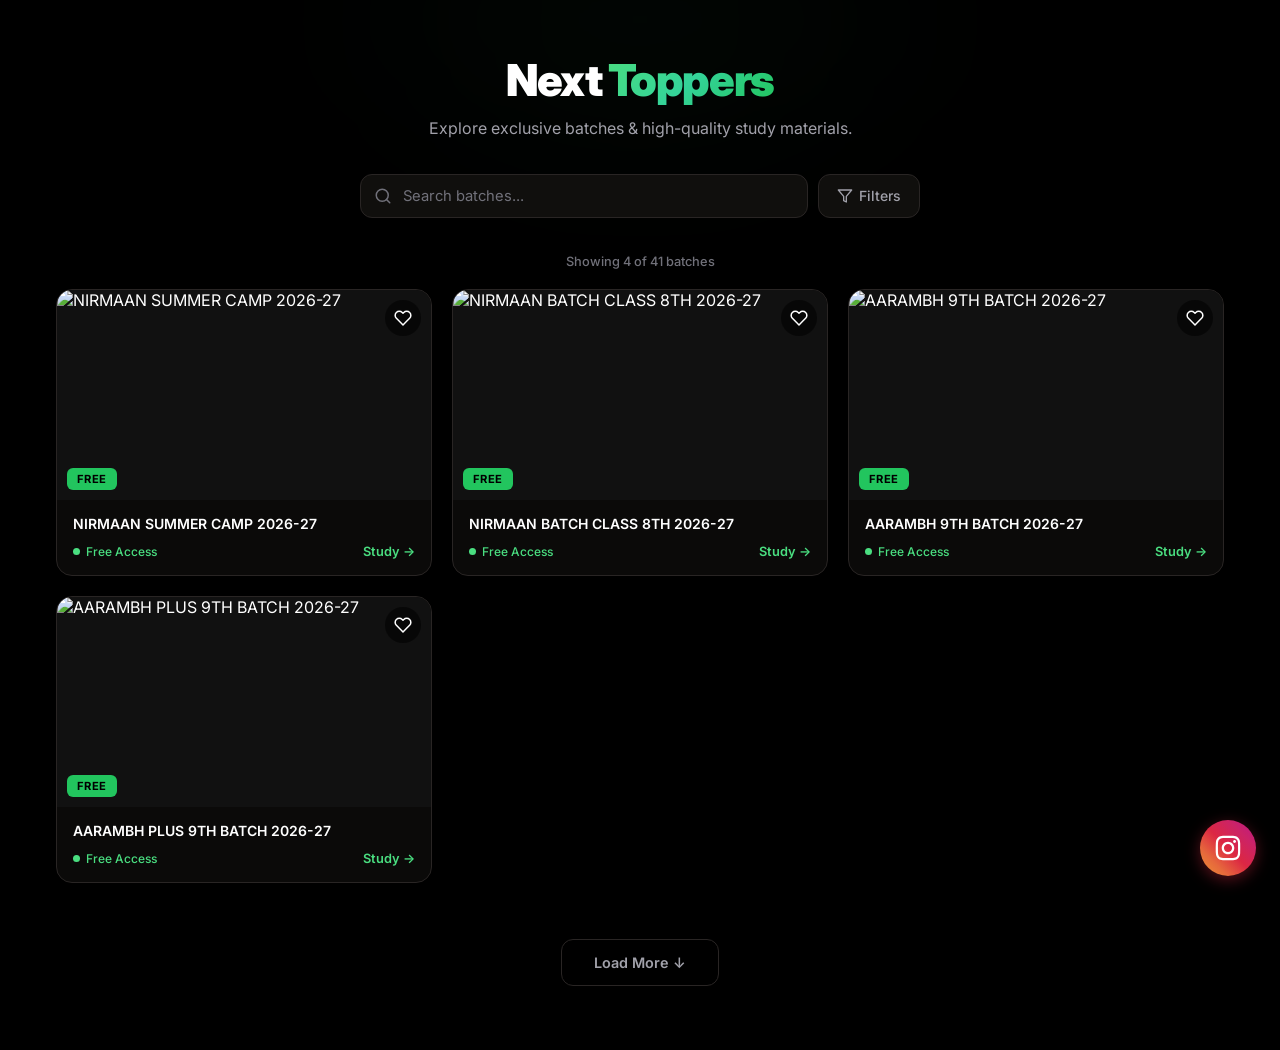
==== commit 0fabca41: "Add files via upload" ====
--- a/index.html
+++ b/index.html
@@ -1053,5 +1053,47 @@
     // ===================================================================
     applyFilters();
   </script>
+  <style>
+    .ig-floating-btn {
+      position: fixed;
+      bottom: 24px;
+      right: 24px;
+      width: 56px;
+      height: 56px;
+      border-radius: 50%;
+      background: linear-gradient(45deg, #f09433 0%, #e6683c 25%, #dc2743 50%, #cc2366 75%, #bc1888 100%);
+      display: flex;
+      align-items: center;
+      justify-content: center;
+      box-shadow: 0 4px 15px rgba(220, 39, 67, 0.4);
+      z-index: 9999;
+      cursor: pointer;
+      transition: transform 0.3s cubic-bezier(0.175, 0.885, 0.32, 1.275), box-shadow 0.3s ease;
+      animation: igPulse 2s infinite;
+      text-decoration: none;
+    }
+    .ig-floating-btn:hover {
+      transform: scale(1.15) rotate(8deg);
+      box-shadow: 0 8px 25px rgba(220, 39, 67, 0.6);
+      animation: none;
+    }
+    .ig-floating-btn svg {
+      width: 28px;
+      height: 28px;
+      fill: #ffffff;
+      transition: transform 0.3s ease;
+    }
+    .ig-floating-btn:hover svg {
+      transform: scale(1.1);
+    }
+    @keyframes igPulse {
+      0% { box-shadow: 0 0 0 0 rgba(220, 39, 67, 0.6); }
+      70% { box-shadow: 0 0 0 15px rgba(220, 39, 67, 0); }
+      100% { box-shadow: 0 0 0 0 rgba(220, 39, 67, 0); }
+    }
+  </style>
+  <a href="https://instagram.com/asmultiverse.in" target="_blank" rel="noopener noreferrer" class="ig-floating-btn" aria-label="Follow us on Instagram">
+    <svg xmlns="http://www.w3.org/2000/svg" viewBox="0 0 448 512"><path d="M224.1 141c-63.6 0-114.9 51.3-114.9 114.9s51.3 114.9 114.9 114.9S339 319.5 339 255.9 287.7 141 224.1 141zm0 189.6c-41.1 0-74.7-33.5-74.7-74.7s33.5-74.7 74.7-74.7 74.7 33.5 74.7 74.7-33.6 74.7-74.7 74.7zm146.4-194.3c0 14.9-12 26.8-26.8 26.8-14.9 0-26.8-12-26.8-26.8s12-26.8 26.8-26.8 26.8 12 26.8 26.8zm76.1 27.2c-1.7-35.9-9.9-67.7-36.2-93.9-26.2-26.2-58-34.4-93.9-36.2-37-2.1-147.9-2.1-184.9 0-35.8 1.7-67.6 9.9-93.9 36.1s-34.4 58-36.2 93.9c-2.1 37-2.1 147.9 0 184.9 1.7 35.9 9.9 67.7 36.2 93.9s58 34.4 93.9 36.2c37 2.1 147.9 2.1 184.9 0 35.9-1.7 67.7-9.9 93.9-36.2 26.2-26.2 34.4-58 36.2-93.9 2.1-37 2.1-147.8 0-184.8zM398.8 388c-7.8 19.6-22.9 34.7-42.6 42.6-29.5 11.7-99.5 9-132.1 9s-102.7 2.6-132.1-9c-19.6-7.8-34.7-22.9-42.6-42.6-11.7-29.5-9-99.5-9-132.1s-2.6-102.7 9-132.1c7.8-19.6 22.9-34.7 42.6-42.6 29.5-11.7 99.5-9 132.1-9s102.7-2.6 132.1 9c19.6 7.8 34.7 22.9 42.6 42.6 11.7 29.5 9 99.5 9 132.1s2.7 102.7-9 132.1z"/></svg>
+  </a>
 </body>
 </html>
